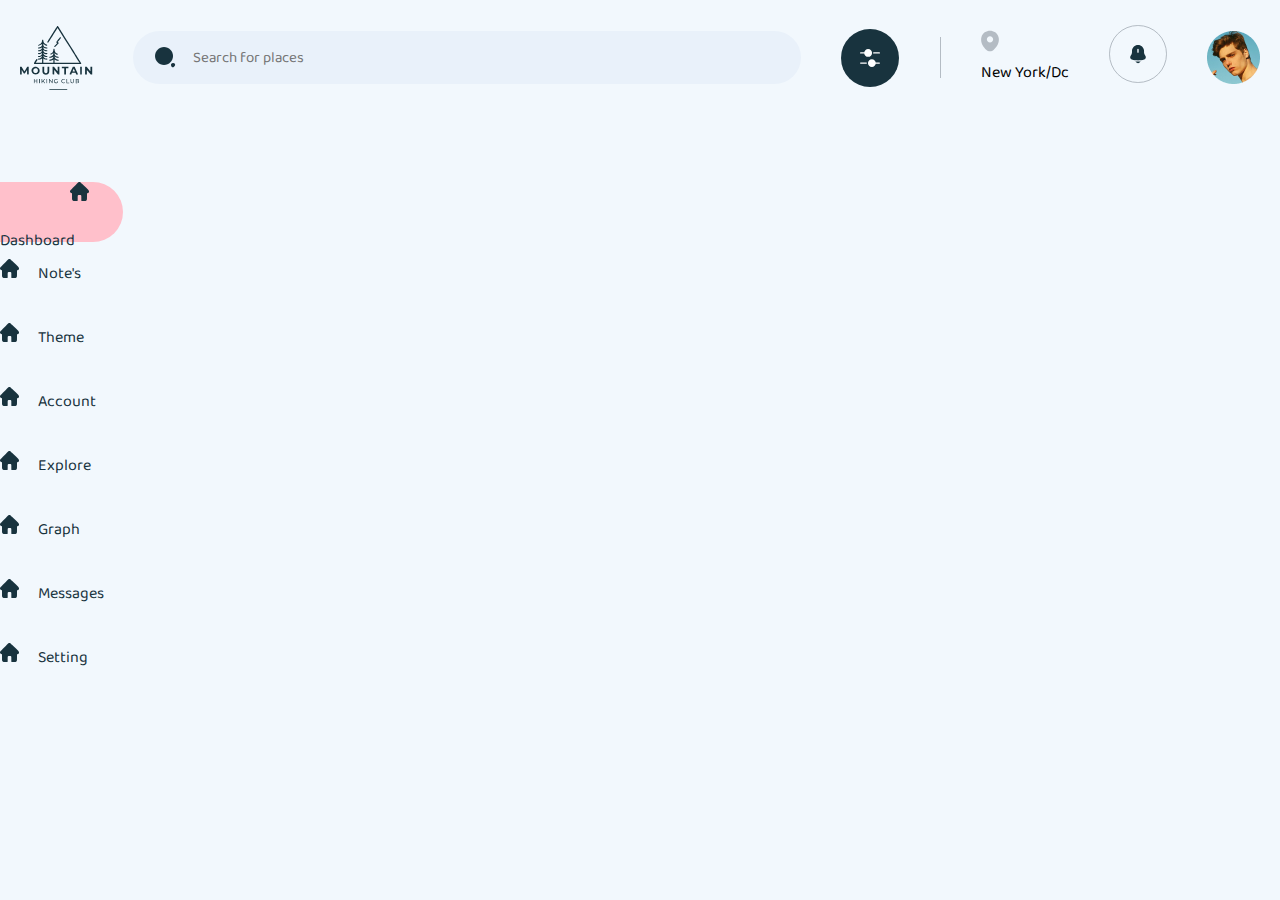
==== index.html @ 6aaa66a6 "commit" ====
<!DOCTYPE html>
<html lang="en">
<head>
	<meta charset="UTF-8">
	<meta http-equiv="X-UA-Compatible" content="IE=edge">
	<meta name="viewport" content="width=device-width, initial-scale=1.0">
	<link rel="stylesheet" href="./style.css">
	<title>TRAVEL-APP</title>
</head>
<body>
	
	<header>
		<div class="header__content">
			<img src="./img/svg/logo.svg" alt="Logotype" class="logo">
			<div class="search">
				<img src="./img/svg/search.svg" alt="search" class="search__img">
				<input type="text" placeholder="Search for places">
			</div>
			<img src="./img/svg/setting.svg" alt="Setting" class="setting">
			<div class="line"></div>
			<div class="location">
				<img src="./img/svg/navigator.svg" alt="Navigator" class="navigator">
				<p>New York/Dc</p>
			</div>
			<div class="notices">
				<img src="./img/svg/notification-bing.svg" alt="Bell" class="bell">
				<span class="notice"></span>
			</div>
			<img src="./img/png/avatar.png" alt="Avatar" class="avatar">
		</div>
	</header>

	<main>
		<nav>
			<div class="dashboard">
				<img src="./img/svg/links/home.svg" alt="" class="home__img">
				<a href="#!">Dashboard</a>
			</div>
			<div class="notes">
				<img src="./img/svg/links/home.svg" alt="">
				<a href="#!">Note's</a>
			</div>
			<div class="theme">
				<img src="./img/svg/links/home.svg" alt="">
				<a href="#!">Theme</a>
			</div>
			<div class="account">
				<img src="./img/svg/links/home.svg" alt="">
				<a href="#!">Account</a>
			</div>
			<div class="explore">
				<img src="./img/svg/links/home.svg" alt="">
				<a href="#!">Explore</a>
			</div>
			<div class="graph">
				<img src="./img/svg/links/home.svg" alt="">
				<a href="#!">Graph</a>
			</div>
			<div class="messages">
				<img src="./img/svg/links/home.svg" alt="">
				<a href="#!">Messages</a>
			</div>
			<div class="setting">
				<img src="./img/svg/links/home.svg" alt="">
				<a href="#!">Setting</a>
			</div>
		</nav>
	</main>
</body>
</html>
---- style.css ----
@font-face {
  font-family: 'Baloo 2';
  font-style: normal;
  font-weight: 400;
  src: url('../fonts/baloo-2-v16-latin-regular.eot'); 
  src: local(''),
       url('../fonts/baloo-2-v16-latin-regular.woff2') format('woff2'), 
       url('../fonts/baloo-2-v16-latin-regular.woff') format('woff');
}

@font-face {
  font-family: 'Baloo 2';
  font-style: normal;
  font-weight: 600;
  src: url('../fonts/baloo-2-v16-latin-600.eot'); 
  src: local(''),
       url('../fonts/baloo-2-v16-latin-600.woff2') format('woff2'), 
       url('../fonts/baloo-2-v16-latin-600.woff') format('woff');
}

* {
	margin: 0;
	padding: 0;
	box-sizing: border-box;
	font-family: 'Baloo 2', sans-serif;
}

body {
	background-color: #F2F8FD;
}

header {
	max-width: 1600px;
	margin: 0 auto;
	margin-top: 25px; 
}

header .header__content {
	display: flex;
	align-items: center; 
	justify-content: space-around;
}

header .search {
	align-items: center; 
}

header input {
	background-color: #E9F1FA;
	width: 668px;
	height: 53px;
	border-radius: 26.5px;
	outline: none; 
	border: none; 
	padding-left: 60px;
	font-size: 15px;
	padding-right: 10px;
}

header .search__img {
	position: absolute;
	margin-top: 14px;
	margin-left: 20px;
}

header .setting {
	background-color: #18333E;
	padding: 16.93px; 
	border-radius: 50%;
}

header .line {
	background-color: #B4BCC4;
	width: 1px;
	height: 41px;
}

header .bell {
	border: 1px solid #B4BCC4;
	border-radius: 50%; 
	padding: 16.88px;
}

main nav {
	max-width: 1600px;
	margin: 0 auto; 
	margin-top: 91px; 
}

main nav a {
	text-decoration: none;
	line-height: 64px;
	color: #18333E; 
}

main nav img {
	margin-right: 16px; 
}

main .dashboard {
	width: 123px;
	height: 60px;
	background: pink; 
	border-top-right-radius: 31.5px;
	border-bottom-right-radius: 31.5px;
}

main .home__img {
	margin-left: 70px; 
}
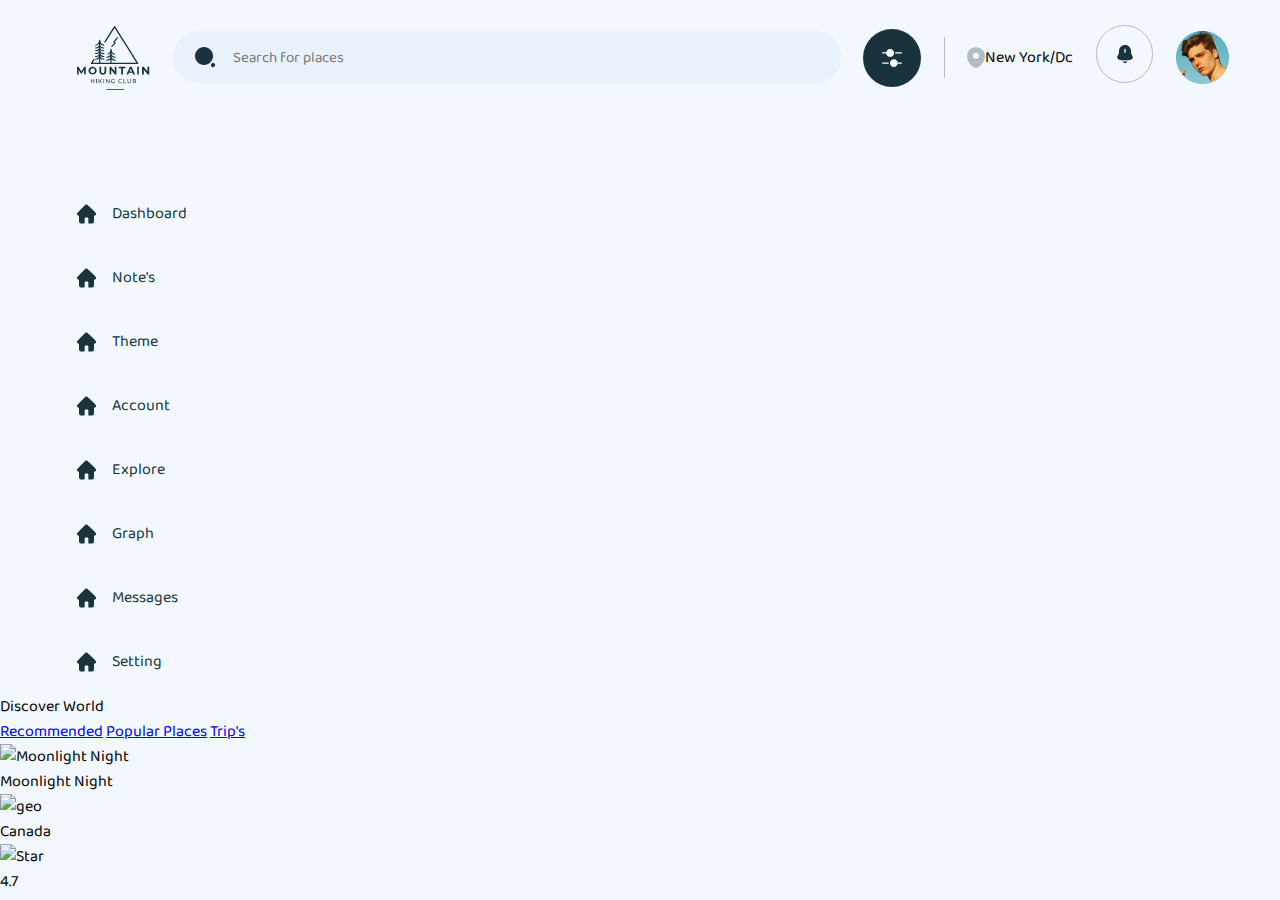
==== commit f666410b: "header + nav" ====
--- a/index.html
+++ b/index.html
@@ -65,6 +65,51 @@
 				<a href="#!">Setting</a>
 			</div>
 		</nav>
+
+		<section_main_content>
+			<div class="title">Discover World</div>
+			<div class="nav__content">
+				<a href="!#">Recommended</a>
+				<a href="!#">Popular Places</a>
+				<a href="!#">Trip's</a>  
+			</div>
+
+			<div class="posters">
+				<div class="moon__night">
+					<img src="./" alt="Moonlight Night">
+					<div class="poster__title">Moonlight Night</div>
+					<div class="disc__mn">
+						<img src="./" alt="geo">
+						<div class="country">Canada</div>
+						<img src="./" alt="Star">
+						<div class="evaluation">4.7</div>
+					</div>
+				</div>
+			</div>
+
+			<!-- <div class="sahara__desert">
+				<img src="./" alt="Sahara Desert">
+				<div class="poster__title">Sahara Desert</div>
+				<div class="disc__sd">
+					<img src="./" alt="geo">
+					<div class="country">Africa</div>
+					<img src="./" alt="Star">
+					<div class="evaluation">4.9</div>
+				</div>
+			</div>
+
+			<div class="night__camping">
+				<img src="./" alt="Night Camping">
+				<div class="poster__title">Night Camping</div>
+				<div class="disc__nc">
+					<img src="./" alt="geo">
+					<div class="country">Africa</div>
+					<img src="./" alt="Star">
+					<div class="evaluation">4.9</div>
+				</div>
+			</div> -->
+
+		</section_main_content> 
 	</main>
 </body>
 </html>--- a/style.css
+++ b/style.css
@@ -33,12 +33,14 @@
 	max-width: 1600px;
 	margin: 0 auto;
 	margin-top: 25px; 
+	margin-left: 77px; 
+	margin-right: 51px; 
 }
 
 header .header__content {
 	display: flex;
 	align-items: center; 
-	justify-content: space-around;
+	justify-content: space-between;
 }
 
 header .search {
@@ -81,6 +83,10 @@
 	padding: 16.88px;
 }
 
+header .location {
+	display: flex; 
+}
+
 main nav {
 	max-width: 1600px;
 	margin: 0 auto; 
@@ -95,16 +101,45 @@
 
 main nav img {
 	margin-right: 16px; 
+	margin-left: 77px; 
 }
 
 main .dashboard {
-	width: 123px;
-	height: 60px;
-	background: pink; 
 	border-top-right-radius: 31.5px;
 	border-bottom-right-radius: 31.5px;
+	display: flex; 
 }
 
-main .home__img {
-	margin-left: 70px; 
-}+main nav a:hover {
+	margin-left: 27px; 
+	transition: 0.5s; 
+}
+
+main .notes {
+	display: flex; 
+}
+
+main .theme {
+	display: flex; 
+}
+
+main .account {
+	display: flex; 
+}
+
+main .explore {
+	display: flex; 
+}
+
+main .graph {
+	display: flex;
+}
+
+main .messages {
+	display: flex; 
+}
+
+main .setting {
+	display: flex; 
+}
+
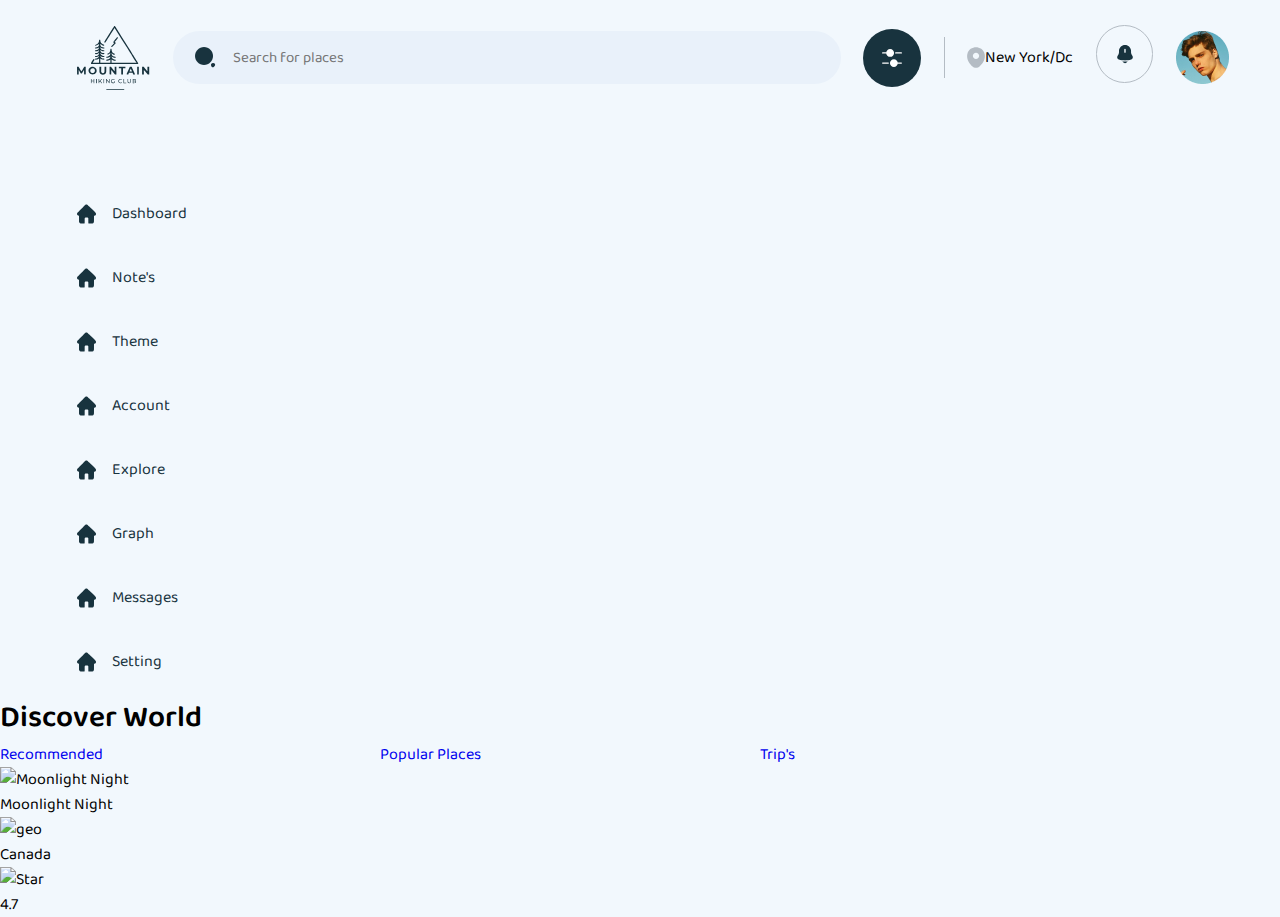
==== commit 59698c9e: "posters start" ====
--- a/index.html
+++ b/index.html
@@ -30,86 +30,88 @@
 		</div>
 	</header>
 
-	<main>
-		<nav>
-			<div class="dashboard">
-				<img src="./img/svg/links/home.svg" alt="" class="home__img">
-				<a href="#!">Dashboard</a>
-			</div>
-			<div class="notes">
-				<img src="./img/svg/links/home.svg" alt="">
-				<a href="#!">Note's</a>
-			</div>
-			<div class="theme">
-				<img src="./img/svg/links/home.svg" alt="">
-				<a href="#!">Theme</a>
-			</div>
-			<div class="account">
-				<img src="./img/svg/links/home.svg" alt="">
-				<a href="#!">Account</a>
-			</div>
-			<div class="explore">
-				<img src="./img/svg/links/home.svg" alt="">
-				<a href="#!">Explore</a>
-			</div>
-			<div class="graph">
-				<img src="./img/svg/links/home.svg" alt="">
-				<a href="#!">Graph</a>
-			</div>
-			<div class="messages">
-				<img src="./img/svg/links/home.svg" alt="">
-				<a href="#!">Messages</a>
-			</div>
-			<div class="setting">
-				<img src="./img/svg/links/home.svg" alt="">
-				<a href="#!">Setting</a>
-			</div>
-		</nav>
-
-		<section_main_content>
-			<div class="title">Discover World</div>
-			<div class="nav__content">
-				<a href="!#">Recommended</a>
-				<a href="!#">Popular Places</a>
-				<a href="!#">Trip's</a>  
-			</div>
-
-			<div class="posters">
-				<div class="moon__night">
-					<img src="./" alt="Moonlight Night">
-					<div class="poster__title">Moonlight Night</div>
-					<div class="disc__mn">
-						<img src="./" alt="geo">
-						<div class="country">Canada</div>
-						<img src="./" alt="Star">
-						<div class="evaluation">4.7</div>
+	<div class="wrapper">
+		<main>
+			<nav>
+				<div class="dashboard">
+					<img src="./img/svg/links/home.svg" alt="" class="home__img">
+					<a href="#!">Dashboard</a>
+				</div>
+				<div class="notes">
+					<img src="./img/svg/links/home.svg" alt="">
+					<a href="#!">Note's</a>
+				</div>
+				<div class="theme">
+					<img src="./img/svg/links/home.svg" alt="">
+					<a href="#!">Theme</a>
+				</div>
+				<div class="account">
+					<img src="./img/svg/links/home.svg" alt="">
+					<a href="#!">Account</a>
+				</div>
+				<div class="explore">
+					<img src="./img/svg/links/home.svg" alt="">
+					<a href="#!">Explore</a>
+				</div>
+				<div class="graph">
+					<img src="./img/svg/links/home.svg" alt="">
+					<a href="#!">Graph</a>
+				</div>
+				<div class="messages">
+					<img src="./img/svg/links/home.svg" alt="">
+					<a href="#!">Messages</a>
+				</div>
+				<div class="setting">
+					<img src="./img/svg/links/home.svg" alt="">
+					<a href="#!">Setting</a>
+				</div>
+			</nav>
+	
+			<section>
+				<div class="title">Discover World</div>
+				<div class="nav__content">
+					<a href="!#">Recommended</a>
+					<a href="!#">Popular Places</a>
+					<a href="!#">Trip's</a>  
+				</div>
+	
+				<div class="posters">
+					<div class="moon__night">
+						<img src="./" alt="Moonlight Night">
+						<div class="poster__title">Moonlight Night</div>
+						<div class="disc__mn">
+							<img src="./" alt="geo">
+							<div class="country">Canada</div>
+							<img src="./" alt="Star">
+							<div class="evaluation">4.7</div>
+						</div>
 					</div>
 				</div>
-			</div>
-
-			<!-- <div class="sahara__desert">
-				<img src="./" alt="Sahara Desert">
-				<div class="poster__title">Sahara Desert</div>
-				<div class="disc__sd">
-					<img src="./" alt="geo">
-					<div class="country">Africa</div>
-					<img src="./" alt="Star">
-					<div class="evaluation">4.9</div>
+	
+				<!-- <div class="sahara__desert">
+					<img src="./" alt="Sahara Desert">
+					<div class="poster__title">Sahara Desert</div>
+					<div class="disc__sd">
+						<img src="./" alt="geo">
+						<div class="country">Africa</div>
+						<img src="./" alt="Star">
+						<div class="evaluation">4.9</div>
+					</div>
 				</div>
-			</div>
-
-			<div class="night__camping">
-				<img src="./" alt="Night Camping">
-				<div class="poster__title">Night Camping</div>
-				<div class="disc__nc">
-					<img src="./" alt="geo">
-					<div class="country">Africa</div>
-					<img src="./" alt="Star">
-					<div class="evaluation">4.9</div>
-				</div>
-			</div> -->
-
-		</section_main_content> 
-	</main>
+	
+				<div class="night__camping">
+					<img src="./" alt="Night Camping">
+					<div class="poster__title">Night Camping</div>
+					<div class="disc__nc">
+						<img src="./" alt="geo">
+						<div class="country">Africa</div>
+						<img src="./" alt="Star">
+						<div class="evaluation">4.9</div>
+					</div>
+				</div> -->
+	
+			</section> 
+		</main>
+	</div>
 </body>
 </html>--- a/style.css
+++ b/style.css
@@ -143,3 +143,18 @@
 	display: flex; 
 }
 
+section .title {
+	font-size: 30px; 
+	font-weight: 600;
+}
+
+section .nav__content {
+	display: flex; 
+}
+
+section .nav__content a {
+	max-width: 380px;
+	width: 100%; 
+	justify-content: space-around;
+	text-decoration: none;
+}
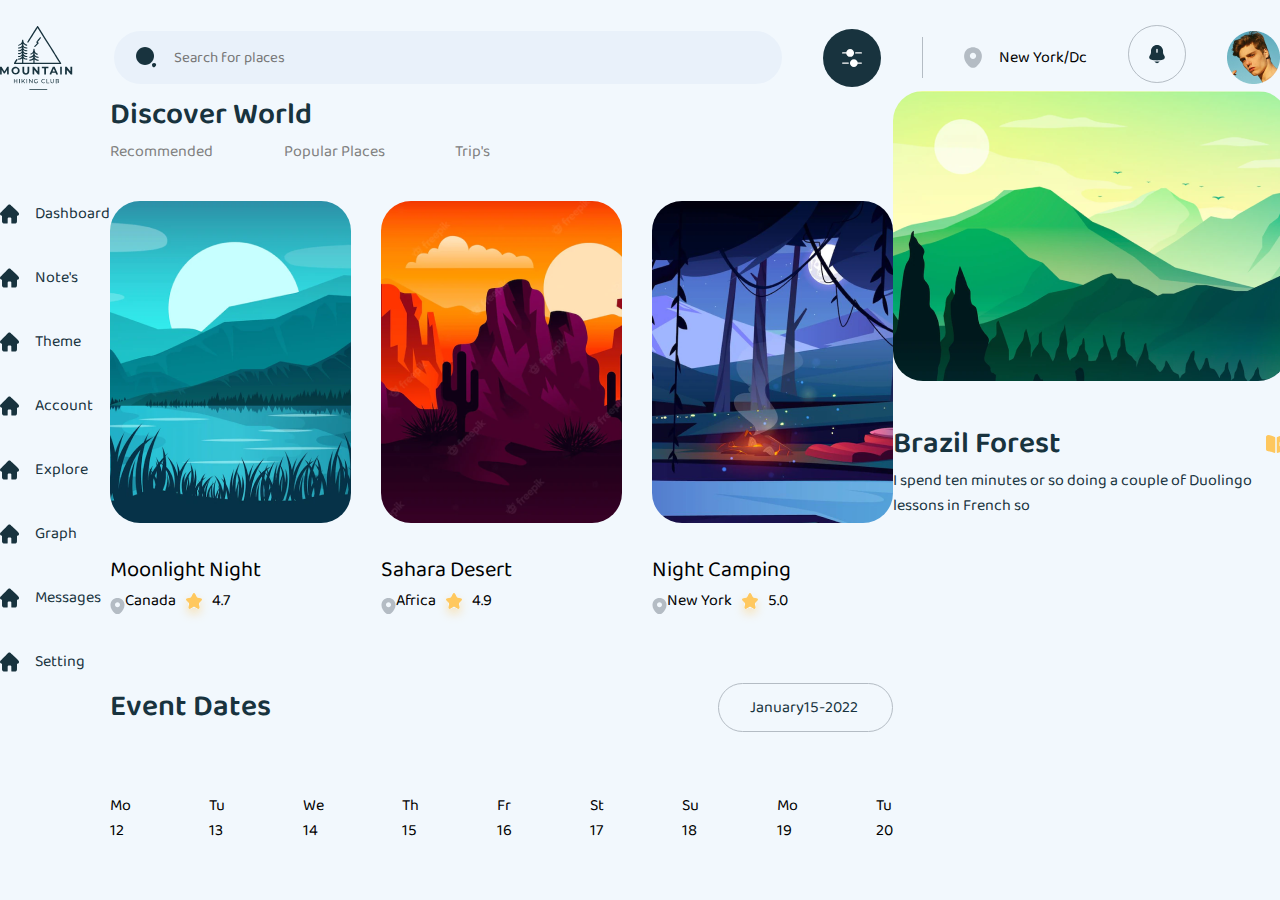
==== commit 9b859324: "commit" ====
--- a/index.html
+++ b/index.html
@@ -9,31 +9,31 @@
 </head>
 <body>
 	
-	<header>
-		<div class="header__content">
-			<img src="./img/svg/logo.svg" alt="Logotype" class="logo">
-			<div class="search">
-				<img src="./img/svg/search.svg" alt="search" class="search__img">
-				<input type="text" placeholder="Search for places">
+	<div class="wrapper">
+		<header>
+			<div class="header__content">
+				<img src="./img/svg/logo.svg" alt="Logotype" class="logo">
+				<div class="search">
+					<img src="./img/svg/search.svg" alt="search" class="search__img">
+					<input type="text" placeholder="Search for places">
+				</div>
+				<img src="./img/svg/setting.svg" alt="Setting" class="setting">
+				<div class="line"></div>
+				<div class="location">
+					<img src="./img/svg/navigator.svg" alt="Navigator" class="navigator">
+					<p>New York/Dc</p>
+				</div>
+				<div class="notices">
+					<img src="./img/svg/notification-bing.svg" alt="Bell" class="bell">
+					<span class="notice"></span>
+				</div>
+				<img src="./img/png/avatar.png" alt="Avatar" class="avatar">
 			</div>
-			<img src="./img/svg/setting.svg" alt="Setting" class="setting">
-			<div class="line"></div>
-			<div class="location">
-				<img src="./img/svg/navigator.svg" alt="Navigator" class="navigator">
-				<p>New York/Dc</p>
-			</div>
-			<div class="notices">
-				<img src="./img/svg/notification-bing.svg" alt="Bell" class="bell">
-				<span class="notice"></span>
-			</div>
-			<img src="./img/png/avatar.png" alt="Avatar" class="avatar">
-		</div>
-	</header>
-
-	<div class="wrapper">
+		</header>
+		
 		<main>
 			<nav>
-				<div class="dashboard">
+				<div class="home">
 					<img src="./img/svg/links/home.svg" alt="" class="home__img">
 					<a href="#!">Dashboard</a>
 				</div>
@@ -67,7 +67,7 @@
 				</div>
 			</nav>
 	
-			<section>
+			<dashboard>
 				<div class="title">Discover World</div>
 				<div class="nav__content">
 					<a href="!#">Recommended</a>
@@ -77,41 +77,99 @@
 	
 				<div class="posters">
 					<div class="moon__night">
-						<img src="./" alt="Moonlight Night">
+						<img src="./img/png/moon_n.png" alt="Moonlight Night" class="mn__img">
 						<div class="poster__title">Moonlight Night</div>
 						<div class="disc__mn">
-							<img src="./" alt="geo">
+							<div class="country__geo"></div>
+							<img src="./img/svg/geo.svg" alt="geo">
 							<div class="country">Canada</div>
-							<img src="./" alt="Star">
+							<img src="./img/svg/star.svg" alt="Star">
 							<div class="evaluation">4.7</div>
 						</div>
 					</div>
-				</div>
-	
-				<!-- <div class="sahara__desert">
-					<img src="./" alt="Sahara Desert">
-					<div class="poster__title">Sahara Desert</div>
-					<div class="disc__sd">
-						<img src="./" alt="geo">
-						<div class="country">Africa</div>
-						<img src="./" alt="Star">
-						<div class="evaluation">4.9</div>
+					<div class="sahara__desert">
+						<img src="./img/png/sahara.png" alt="Sahara Desert" class="mn__img">
+						<div class="poster__title">Sahara Desert</div>
+						<div class="disc__mn">
+							<div class="country__geo"></div>
+							<img src="./img/svg/geo.svg" alt="geo">
+							<div class="country">Africa</div>
+							<img src="./img/svg/star.svg" alt="Star">
+							<div class="evaluation">4.9</div>
+						</div>
+					</div>
+					<div class="night__camping">
+						<img src="./img/png/night.png" alt="Night Camping" class="mn__img">
+						<div class="poster__title">Night Camping</div>
+						<div class="disc__mn">
+							<div class="country__geo"></div>
+							<img src="./img/svg/geo.svg" alt="geo">
+							<div class="country">New York</div>
+							<img src="./img/svg/star.svg" alt="Star">
+							<div class="evaluation">5.0</div>
+						</div>
 					</div>
 				</div>
+
+				<div class="calendar">
+					<div class="clndr__header">
+						<div class="clndr__title">Event Dates</div>
+						<div class="month"><a href="!#">January15-2022</a></div>
+					</div>
+
+					<div class="clndr__body">
+						<div class="mo">
+							<div class="weekday">Mo</div>
+							<p>12</p>
+						</div>
+						<div class="tu">
+							<div class="weekday">Tu</div>
+							<p>13</p>
+						</div>
+						<div class="we">
+							<div class="weekday">We</div>
+							<p>14</p>
+						</div>
+						<div class="th">
+							<div class="weekday">Th</div>
+							<p>15</p>
+						</div>
+						<div class="fr">
+							<div class="weekday">Fr</div>
+							<p>16</p>
+						</div>
+						<div class="st">
+							<div class="weekday">St</div>
+							<p>17</p>
+						</div>
+						<div class="su">
+							<div class="weekday">Su</div>
+							<p>18</p>
+						</div>
+						<div class="mo">
+							<div class="weekday">Mo</div>
+							<p>19</p>
+						</div>
+						<div class="Tu">
+							<div class="weekday">Tu</div>
+							<p>20</p>
+						</div>
+					</div>
+				</div>
+
+
+			</dashboard>
 	
-				<div class="night__camping">
-					<img src="./" alt="Night Camping">
-					<div class="poster__title">Night Camping</div>
-					<div class="disc__nc">
-						<img src="./" alt="geo">
-						<div class="country">Africa</div>
-						<img src="./" alt="Star">
-						<div class="evaluation">4.9</div>
-					</div>
-				</div> -->
-	
-			</section> 
+			<other-content>
+				<img src="./img/png/brazil_forest.png" alt="Slider" class="bf__img">
+				<div class="sdr__title">
+					<div class="place">Brazil Forest</div>
+					<img src="./img/svg/book-saved.svg" alt="save"> 
+				</div>
+				<div class="disc__sdr">I spend ten minutes or so doing a couple of Duolingo lessons in French so</div>
+			</other-content>
 		</main>
 	</div>
+
 </body>
 </html>--- a/style.css
+++ b/style.css
@@ -25,21 +25,28 @@
 	font-family: 'Baloo 2', sans-serif;
 }
 
+a {
+	text-decoration: none;
+	color: #18333E;
+}
+
 body {
 	background-color: #F2F8FD;
 }
 
+body .wrapper {
+	max-width: 1472px;
+	width: 100%;
+	margin: 0 auto;
+}
+
 header {
-	max-width: 1600px;
-	margin: 0 auto;
 	margin-top: 25px; 
-	margin-left: 77px; 
-	margin-right: 51px; 
 }
 
 header .header__content {
+	align-items: center; 
 	display: flex;
-	align-items: center; 
 	justify-content: space-between;
 }
 
@@ -47,9 +54,10 @@
 	align-items: center; 
 }
 
+
 header input {
 	background-color: #E9F1FA;
-	width: 668px;
+	width: 668px; 
 	height: 53px;
 	border-radius: 26.5px;
 	outline: none; 
@@ -87,10 +95,19 @@
 	display: flex; 
 }
 
+header .navigator {
+	margin-right: 17.13px;
+}
+
+main {
+	justify-content: space-between;
+}
+
 main nav {
-	max-width: 1600px;
-	margin: 0 auto; 
-	margin-top: 91px; 
+	max-width: 160px;
+	width: 100%;
+	margin-top: 91px;
+
 }
 
 main nav a {
@@ -101,10 +118,9 @@
 
 main nav img {
 	margin-right: 16px; 
-	margin-left: 77px; 
-}
-
-main .dashboard {
+}
+
+main .home {
 	border-top-right-radius: 31.5px;
 	border-bottom-right-radius: 31.5px;
 	display: flex; 
@@ -141,20 +157,123 @@
 
 main .setting {
 	display: flex; 
-}
-
-section .title {
+
+}
+
+main {
+	display: flex; 
+	justify-content: space-between;
+}
+
+dashboard {
+	display: block;
+}
+
+dashboard other-content {
+	margin-top: 58px; 
+}
+
+dashboard .title {
 	font-size: 30px; 
 	font-weight: 600;
-}
-
-section .nav__content {
-	display: flex; 
-}
-
-section .nav__content a {
+	color: #18333E; 
+}
+
+dashboard .nav__content {
+	display: flex; 
 	max-width: 380px;
 	width: 100%; 
-	justify-content: space-around;
+	justify-content: space-between;
+}
+
+dashboard .nav__content a {
 	text-decoration: none;
-}
+	color: gray;
+}
+
+dashboard .nav__content a:hover {
+	color: #18333E;; 
+	transition: 0.5s;
+}
+
+dashboard .posters {
+	display: flex; 
+	max-width: 783px;
+	width: 100%; 
+	justify-content: space-between;
+}
+
+dashboard .mn__img {
+	border-radius: 30px; 
+	margin-bottom: 21px; 
+	margin-top: 37px;
+	margin-right: 30px;
+}
+
+dashboard .disc__mn {
+	display: flex;
+	max-width: 241px; 
+	width: 100%; 
+}
+
+dashboard .poster__title {
+	font-size: 22px; 
+}
+
+dashboard .calendar {
+	max-width: 783px;
+	width: 100%; 
+	margin-top: 59px; 
+}
+
+dashboard .clndr__body {
+	display: flex; 
+	justify-content: space-between;
+}
+
+dashboard .clndr__header {
+	display: flex; 
+	justify-content: space-between;
+	color: #18333E; 
+}
+dashboard .clndr__title {
+	font-size: 30px; 
+	font-weight: 600;
+}
+
+dashboard .month {
+	font-weight: 500;
+	border: 1px solid #B4BCC4; 
+	border-radius: 30px; 
+	padding: 11px 31px; 
+	width: 175px; 
+	margin-bottom: 61px; 
+}
+
+dashboard .mo {
+
+}
+
+other-content .bf__img {
+	border-radius: 30px; 
+}
+
+other-content .place {
+	font-size: 30px; 
+	font-weight: 600;
+	color: #18333E; 
+}
+
+other-content .sdr__title {
+	display: flex; 
+	max-width: 395px; 
+	width: 100%;  
+	justify-content: space-between;
+	margin-top: 31px; 
+}
+
+other-content .disc__sdr {
+	max-width: 395px;
+	width: 100%;
+	color:	#18333E; 
+}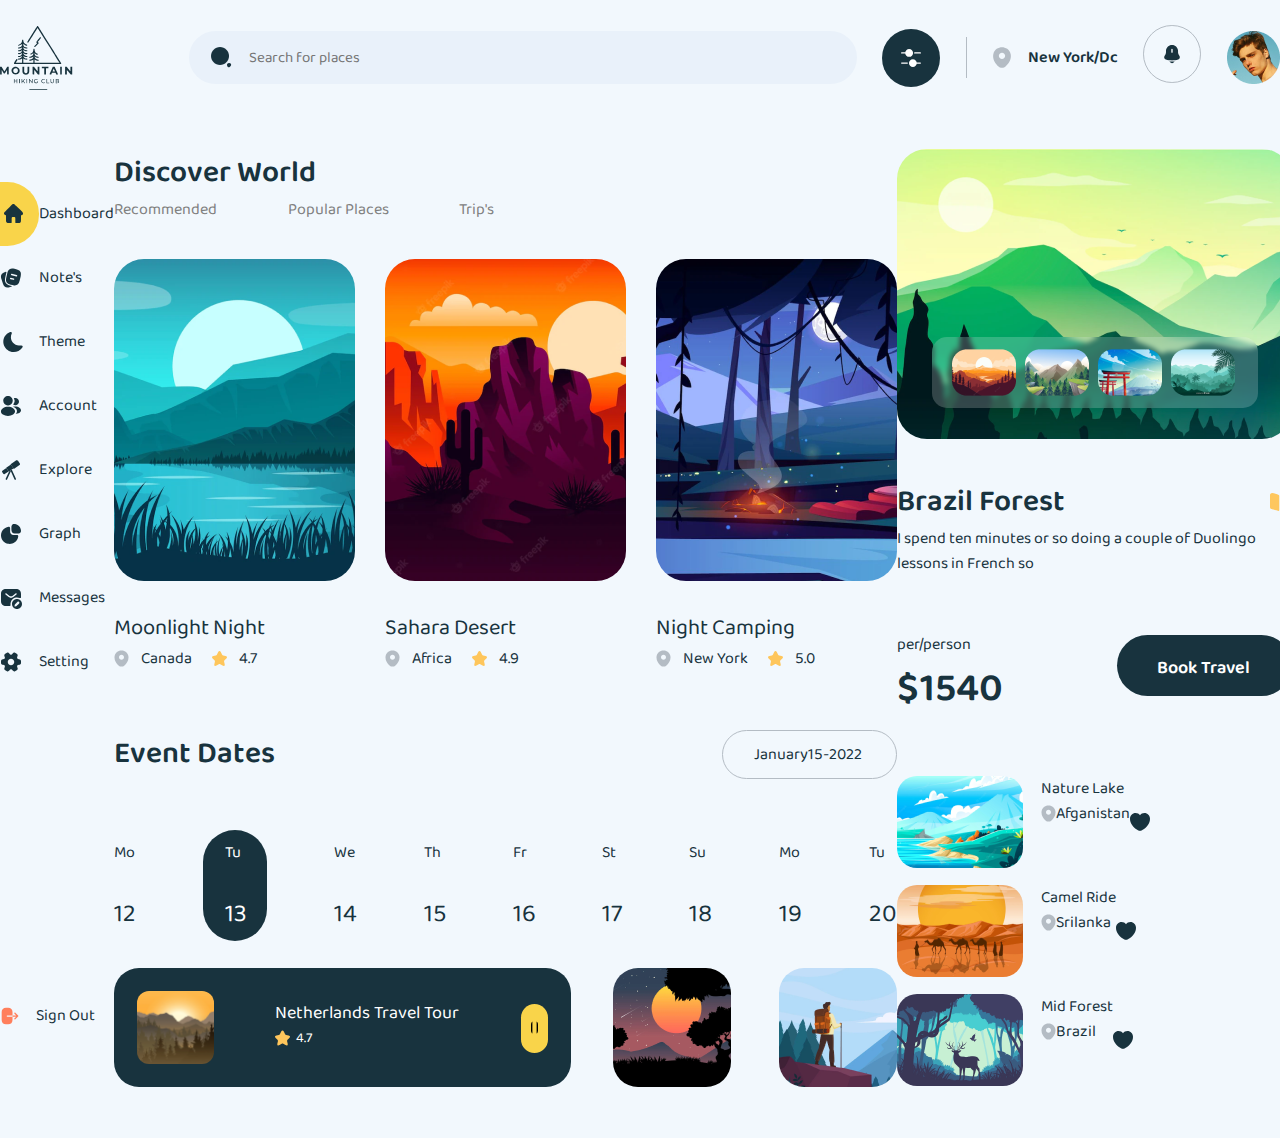
==== commit 4a629431: "calendar" ====
--- a/index.html
+++ b/index.html
@@ -1,5 +1,6 @@
 <!DOCTYPE html>
 <html lang="en">
+
 <head>
 	<meta charset="UTF-8">
 	<meta http-equiv="X-UA-Compatible" content="IE=edge">
@@ -7,8 +8,9 @@
 	<link rel="stylesheet" href="./style.css">
 	<title>TRAVEL-APP</title>
 </head>
+
 <body>
-	
+
 	<div class="wrapper">
 		<header>
 			<div class="header__content">
@@ -17,7 +19,7 @@
 					<img src="./img/svg/search.svg" alt="search" class="search__img">
 					<input type="text" placeholder="Search for places">
 				</div>
-				<img src="./img/svg/setting.svg" alt="Setting" class="setting">
+				<img src="./img/svg/filter.svg" alt="Filter" class="filter">
 				<div class="line"></div>
 				<div class="location">
 					<img src="./img/svg/navigator.svg" alt="Navigator" class="navigator">
@@ -30,82 +32,101 @@
 				<img src="./img/png/avatar.png" alt="Avatar" class="avatar">
 			</div>
 		</header>
-		
+
 		<main>
 			<nav>
-				<div class="home">
-					<img src="./img/svg/links/home.svg" alt="" class="home__img">
+				<div class="nav-link">
+					<div class="active-block active">
+						<img src="./img/svg/links/dashboard.svg" alt="Dashboard" class="home__img">
+					</div>
 					<a href="#!">Dashboard</a>
 				</div>
-				<div class="notes">
-					<img src="./img/svg/links/home.svg" alt="">
+				<div class="nav-link">
+					<div class="active-block">
+						<img src="./img/svg/links/notes.svg" alt="Note's">
+					</div>
 					<a href="#!">Note's</a>
 				</div>
-				<div class="theme">
-					<img src="./img/svg/links/home.svg" alt="">
+				<div class="nav-link">
+					<div class="active-block">
+						<img src="./img/svg/links/theme.svg" alt="THeme">
+					</div>
 					<a href="#!">Theme</a>
 				</div>
-				<div class="account">
-					<img src="./img/svg/links/home.svg" alt="">
+				<div class="nav-link">
+					<div class="active-block">
+						<img src="./img/svg/links/account.svg" alt="Account">
+					</div>
 					<a href="#!">Account</a>
 				</div>
-				<div class="explore">
-					<img src="./img/svg/links/home.svg" alt="">
+				<div class="nav-link">
+					<div class="active-block">
+						<img src="./img/svg/links/explore.svg" alt="Explore">
+					</div>
 					<a href="#!">Explore</a>
 				</div>
-				<div class="graph">
-					<img src="./img/svg/links/home.svg" alt="">
+				<div class="nav-link">
+					<div class="active-block">
+						<img src="./img/svg/links/graph.svg" alt="Graph">
+					</div>
 					<a href="#!">Graph</a>
 				</div>
-				<div class="messages">
-					<img src="./img/svg/links/home.svg" alt="">
+				<div class="nav-link">
+					<div class="active-block">
+						<img src="./img/svg/links/messages.svg" alt="Messages ">
+					</div>
 					<a href="#!">Messages</a>
 				</div>
-				<div class="setting">
-					<img src="./img/svg/links/home.svg" alt="">
+				<div class="nav-link">
+					<div class="active-block">
+						<img src="./img/svg/links/setting.svg" alt="Setting">
+					</div>
 					<a href="#!">Setting</a>
 				</div>
+				<div class="sign__out">
+					<img src="./img/svg/links/signout.svg" alt="Sign Out">
+					<a href="#!">Sign Out</a>
+				</div>
 			</nav>
-	
-			<dashboard>
+
+			<section>
 				<div class="title">Discover World</div>
 				<div class="nav__content">
 					<a href="!#">Recommended</a>
 					<a href="!#">Popular Places</a>
-					<a href="!#">Trip's</a>  
-				</div>
-	
+					<a href="!#">Trip's</a>
+				</div>
 				<div class="posters">
 					<div class="moon__night">
 						<img src="./img/png/moon_n.png" alt="Moonlight Night" class="mn__img">
 						<div class="poster__title">Moonlight Night</div>
 						<div class="disc__mn">
 							<div class="country__geo"></div>
-							<img src="./img/svg/geo.svg" alt="geo">
+							<img src="./img/svg/geo.svg" alt="Geo" class="geo">
 							<div class="country">Canada</div>
-							<img src="./img/svg/star.svg" alt="Star">
+							<img src="./img/svg/star.svg" alt="Star" class="star">
 							<div class="evaluation">4.7</div>
 						</div>
 					</div>
 					<div class="sahara__desert">
-						<img src="./img/png/sahara.png" alt="Sahara Desert" class="mn__img">
+						<img src="./img/png/sahara.png" alt="Sahara Desert" class="sd__img">
 						<div class="poster__title">Sahara Desert</div>
 						<div class="disc__mn">
 							<div class="country__geo"></div>
-							<img src="./img/svg/geo.svg" alt="geo">
+							<img src="./img/svg/geo.svg" alt="geo" class="geo">
 							<div class="country">Africa</div>
-							<img src="./img/svg/star.svg" alt="Star">
+							<img src="./img/svg/star.svg" alt="Star" class="star">
 							<div class="evaluation">4.9</div>
 						</div>
 					</div>
 					<div class="night__camping">
-						<img src="./img/png/night.png" alt="Night Camping" class="mn__img">
+						<img src="./img/png/night.png" alt="Night Camping" class="nc__img">
 						<div class="poster__title">Night Camping</div>
 						<div class="disc__mn">
 							<div class="country__geo"></div>
-							<img src="./img/svg/geo.svg" alt="geo">
+							<img src="./img/svg/geo.svg" alt="geo" class="geo">
 							<div class="country">New York</div>
-							<img src="./img/svg/star.svg" alt="Star">
+							<img src="./img/svg/star.svg" alt="Star" class="star">
 							<div class="evaluation">5.0</div>
 						</div>
 					</div>
@@ -116,7 +137,6 @@
 						<div class="clndr__title">Event Dates</div>
 						<div class="month"><a href="!#">January15-2022</a></div>
 					</div>
-
 					<div class="clndr__body">
 						<div class="mo">
 							<div class="weekday">Mo</div>
@@ -124,7 +144,8 @@
 						</div>
 						<div class="tu">
 							<div class="weekday">Tu</div>
-							<p>13</p>
+							<!-- <div class="circle"></div> -->
+							<p class="date">13</p>
 						</div>
 						<div class="we">
 							<div class="weekday">We</div>
@@ -157,19 +178,95 @@
 					</div>
 				</div>
 
-
-			</dashboard>
-	
-			<other-content>
-				<img src="./img/png/brazil_forest.png" alt="Slider" class="bf__img">
+				<div class="tours">
+					<div class="arctive__tour">
+						<img src="./img/png/nether.png" alt="Netherlands">
+						<div class="tours__main">
+							<div class="title__tour">Netherlands Travel Tour</div>
+							<div class="eva__tour">
+								<img src="./img/svg/star.svg" alt="Star">
+								<div class="eva">4.7</div>
+							</div>
+						</div>
+						<div class="p__rectangle">
+							<img src="./img/svg/pause.svg" alt="Pause" class="pause">
+						</div>
+					</div>
+					<div class="other__tours">
+						<img src="./img/png/spooky.png" alt="Spooky Night" class="spooky_n">
+						<img src="./img/png/mountains.png" alt="Mountains" class="mountains">
+					</div>
+				</div>
+			</section>
+
+			<aside>
+				<div class="slider">
+					<img src="./img/png/brazil_forest.png" alt="Slider" class="bf__img">
+					<div class="rectangle">
+						<div class="pictures">
+							<img src="./img/png/pic1.png" class="pic1">
+							<img src="./img/png/pic2.png" class="pic2">
+							<img src="./img/png/pic3.png" class="pic3">
+							<img src="./img/png/pic4.png" class="pic4">
+						</div>
+					</div>
+				</div>
 				<div class="sdr__title">
 					<div class="place">Brazil Forest</div>
-					<img src="./img/svg/book-saved.svg" alt="save"> 
+					<img src="./img/svg/book-saved.svg" alt="save">
 				</div>
 				<div class="disc__sdr">I spend ten minutes or so doing a couple of Duolingo lessons in French so</div>
-			</other-content>
+
+				<div class="tickets">
+					<div class="price">
+						<div class="people">per/person</div>
+						<div class="dollars">$1540</div>
+					</div>
+					<a href="!#"><div class="btn__travel">Book Travel</div></a>
+				</div>
+
+				<div class="places">
+					<div class="nature__lake">
+						<img src="./img/png/nature.png" alt="Nature Lake" class="nl">
+						<div class="main__place">
+						</div>
+						<div class="place__tick">
+							<div class="tick__title">Nature Lake</div>
+							<div class="country__tick">
+								<img src="./img/svg/geo.svg" alt="Geo">
+								<div class="country__title">Afganistan</div>
+							</div>
+						</div>
+						<img src="./img/svg/heart.svg" alt="like" class="like">
+					</div>
+					<div class="camel__ride">
+						<img src="./img/png/camel.png" alt="Camel Ride" class="cr">
+						<div class="place__tick">
+							<div class="tick__title">Camel Ride</div>
+							<div class="country__tick">
+								<img src="./img/svg/geo.svg" alt="Geo">
+								<div class="country_tick">Srilanka</div>
+							</div>
+						</div>
+						<img src="./img/svg/heart.svg" alt="like" class="like">
+					</div>
+					<div class="mid__forest">
+						<img src="./img/png/mid.png" alt="Mid Forest" class="mf">
+						<div class="place__tick">
+							<div class="tick__title">Mid Forest</div>
+							<div class="country__tick">
+								<img src="./img/svg/geo.svg" alt="Geo">
+								<div class="country_tick">Brazil</div>
+							</div>
+						</div>
+						<img src="./img/svg/heart.svg" alt="like" class="like">
+					</div>
+				</div>
+
+			</aside>
 		</main>
 	</div>
 
 </body>
+
 </html>--- a/style.css
+++ b/style.css
@@ -32,6 +32,7 @@
 
 body {
 	background-color: #F2F8FD;
+	color: #18333E;
 }
 
 body .wrapper {
@@ -44,6 +45,7 @@
 	margin-top: 25px; 
 }
 
+
 header .header__content {
 	align-items: center; 
 	display: flex;
@@ -52,6 +54,7 @@
 
 header .search {
 	align-items: center; 
+	margin-left: 90px; 
 }
 
 
@@ -73,7 +76,7 @@
 	margin-left: 20px;
 }
 
-header .setting {
+header .filter {
 	background-color: #18333E;
 	padding: 16.93px; 
 	border-radius: 50%;
@@ -95,6 +98,10 @@
 	display: flex; 
 }
 
+header .location p {
+	font-weight: 600;
+}
+
 header .navigator {
 	margin-right: 17.13px;
 }
@@ -107,7 +114,6 @@
 	max-width: 160px;
 	width: 100%;
 	margin-top: 91px;
-
 }
 
 main nav a {
@@ -120,44 +126,56 @@
 	margin-right: 16px; 
 }
 
-main .home {
+main .dashboard {
+	display: flex; 
+}
+
+main .dashboard::after {
+	content: '';
+	display: flex; 
+	background-color: #F9D44A;
 	border-top-right-radius: 31.5px;
 	border-bottom-right-radius: 31.5px;
-	display: flex; 
-}
-
-main nav a:hover {
+	opacity: 0; 
+	transition: 0.5s ease; 
+}
+
+
+main .nav-link:hover a {
 	margin-left: 27px; 
 	transition: 0.5s; 
 }
 
-main .notes {
-	display: flex; 
-}
-
-main .theme {
-	display: flex; 
-}
-
-main .account {
-	display: flex; 
-}
-
-main .explore {
-	display: flex; 
-}
-
-main .graph {
+main .nav-link {
+	display: flex; 
+	cursor: pointer;
+}
+
+main .nav-link .active-block {
 	display: flex;
-}
-
-main .messages {
-	display: flex; 
-}
-
-main .setting {
-	display: flex; 
-
+	align-items: center;
+	justify-content: flex-end;
+	border-radius: 0px 31.5px 31.5px 0px;
+	width: 123px;
+	margin-left: -84px;
+	transition: 0.2s;
+}
+
+main .nav-link:hover .active-block {
+	background: #f9d34a7a;
+}
+
+main .nav-link:hover .active {
+	background: #F9D44A;
+}
+
+main .nav-link .active {
+	background: #F9D44A;
+}
+
+main .sign__out {
+	display: flex; 
+	margin-top: 290px; 
 }
 
 main {
@@ -165,83 +183,130 @@
 	justify-content: space-between;
 }
 
-dashboard {
+section, aside {
+	margin-top: 58px; 
+}
+
+section {
 	display: block;
 }
 
-dashboard other-content {
+section, aside {
 	margin-top: 58px; 
 }
 
-dashboard .title {
+section .title {
 	font-size: 30px; 
 	font-weight: 600;
 	color: #18333E; 
 }
 
-dashboard .nav__content {
+section .nav__content {
 	display: flex; 
 	max-width: 380px;
 	width: 100%; 
 	justify-content: space-between;
 }
 
-dashboard .nav__content a {
+section .nav__content a {
 	text-decoration: none;
 	color: gray;
 }
 
-dashboard .nav__content a:hover {
+section .nav__content a:hover {
 	color: #18333E;; 
 	transition: 0.5s;
 }
 
-dashboard .posters {
+section .posters {
 	display: flex; 
 	max-width: 783px;
 	width: 100%; 
 	justify-content: space-between;
-}
-
-dashboard .mn__img {
+	
+}
+
+section .mn__img {
 	border-radius: 30px; 
 	margin-bottom: 21px; 
 	margin-top: 37px;
 	margin-right: 30px;
 }
 
-dashboard .disc__mn {
+section .mn__img:hover {
+	box-shadow: 0px 0px 50px 0px rgba(31, 188, 196, 0.5);
+	transition: 0.3s; 
+	transform: scale(1.1);
+}
+
+section .sd__img {
+	border-radius: 30px; 
+	margin-bottom: 21px; 
+	margin-top: 37px;
+	margin-right: 30px;
+}
+
+section .sd__img:hover {
+	box-shadow: 0px 0px 50px 0px rgba(221, 35, 3, 0.5);
+	transition: 0.3s; 
+	transform: scale(1.1);
+}
+
+section .nc__img {
+	border-radius: 30px; 
+	margin-bottom: 21px; 
+	margin-top: 37px;
+	margin-right: 30px;
+}
+
+section .nc__img:hover {
+	box-shadow: 0px 0px 50px 0px rgb(33, 65, 111, 0.5);
+	transition: 0.3s; 
+	transform: scale(1.1);
+}
+
+section .disc__mn {
 	display: flex;
 	max-width: 241px; 
 	width: 100%; 
 }
 
-dashboard .poster__title {
+section .poster__title {
 	font-size: 22px; 
 }
 
-dashboard .calendar {
+section .geo {
+	margin-right: 12.48px;
+}
+
+section .star {
+	margin-right: 12px;
+	margin-left: 20px;
+}
+
+section .calendar {
 	max-width: 783px;
 	width: 100%; 
 	margin-top: 59px; 
 }
 
-dashboard .clndr__body {
-	display: flex; 
-	justify-content: space-between;
-}
-
-dashboard .clndr__header {
+section .clndr__body {
+	display: flex; 
+	justify-content: space-between;
+}
+
+section .clndr__header {
 	display: flex; 
 	justify-content: space-between;
 	color: #18333E; 
 }
-dashboard .clndr__title {
+
+section .clndr__title {
 	font-size: 30px; 
 	font-weight: 600;
 }
 
-dashboard .month {
+section .month {
 	font-weight: 500;
 	border: 1px solid #B4BCC4; 
 	border-radius: 30px; 
@@ -250,30 +315,272 @@
 	margin-bottom: 61px; 
 }
 
-dashboard .mo {
-
-}
-
-other-content .bf__img {
+section .weekday {
+	margin-bottom: 29px; 
+}
+
+section .tu {
+	width: 64px; 
+	height: 111px; 
+	border-radius: 32px;
+	background-color: #18333E;
+	padding: 10px 22px;
+	color: white; 
+	margin-top: -10px; 
+}
+
+section .date {
+	color: white; 
+}
+
+section .clndr__body p {
+	font-size: 25px; 
+	margin-bottom: 34px;  
+}
+
+section .tours {
+	display: flex;
+	justify-content: space-between;
+	margin-bottom: 43px; 
+}
+
+section .pause {
+	width: 7px;
+	height: 13px;
+}
+
+section .p__rectangle {
+	width:27px;
+	height: 49px;
+	margin-top: 13px; 
+	border-radius: 13.5px;
+	background-color: #F9D44A;
+	padding: 13px 10px; 
+}
+section .spooky_n {
+	margin-right: 45px;
+}
+
+section .spooky_n:hover {
+	box-shadow: 0px 0px 50px 0px rgba(113, 79, 108, 0.5);
+	transition: 0.3s; 
+}
+
+section .mountains:hover {
+	box-shadow: 0px 0px 50px 0px rgba(111, 158, 169, 0.5);
+	transition: 0.3s; 
+}
+section .other__tours img {
+	border-radius: 25px; 
+}
+
+section .arctive__tour {
+	width: 457px;
+	height: 119px;
+	background: #18333E; 
+	border-radius: 25px; 
+	display: flex; 
+	justify-content: space-between;
+	padding: 23px 23px; 
+}
+
+section .arctive__tour img {
+	border-radius: 12px;
+}
+
+section .tours__main {
+	display: block;
+}
+
+section .eva__tour {
+	display: flex; 
+}
+
+section .title__tour {
+	color: white; 
+	font-size: 18px; 
+	font-weight: 500;
+	margin-top: 8px; 
+}
+
+section .eva {
+	color: white; 
+	margin-left: 6px; 
+	font-size: 14px; 
+}
+
+aside .bf__img {
 	border-radius: 30px; 
 }
 
-other-content .place {
+aside .bf__img:hover {
+	box-shadow: 0px 0px 50px 0px rgba(25, 209, 99, 0.5);
+	transition: 0.3s; 
+}
+
+aside .place {
 	font-size: 30px; 
 	font-weight: 600;
 	color: #18333E; 
 }
 
-other-content .sdr__title {
+aside .sdr__title {
 	display: flex; 
 	max-width: 395px; 
 	width: 100%;  
 	justify-content: space-between;
-	margin-top: 31px; 
-}
-
-other-content .disc__sdr {
+	margin-top: 70px; 
+}
+
+aside .disc__sdr {
 	max-width: 395px;
 	width: 100%;
 	color:	#18333E; 
+}
+
+aside .tickets {
+	margin-top: 56px; 
+	display: flex;
+	justify-content: space-between;
+}
+
+aside .price {
+	display: block; 
+}
+
+aside .dollars {
+	font-size: 40px; 
+	font-weight: 600;
+}
+
+aside .btn__travel {
+	color: white; 
+	font-size: 18px; 
+	font-weight: 700;
+	background: #18333E;
+	width: 175px;
+	height: 61px; 
+	padding: 19px 40px; 
+	border-radius: 30.5px;
+	margin-top: 3px; 
+}
+
+aside .places {
+	display: block; 
+	max-width: 395px;
+	width: 100%; 
+	margin-top: 55px;
+}
+
+aside .nature__lake {
+	display: flex;  
+	margin-bottom: 17px;
+}
+
+aside .camel__ride {
+	display: flex; 
+	margin-bottom: 17px; 
+}
+
+aside .mid__forest {
+	display: flex; 
+}
+
+aside .nl {
+	border-radius: 20px; 
+	margin-right: 18px;
+}
+
+aside .nl:hover {
+	box-shadow: 0px 0px 50px 0px rgba(6, 180, 254, 0.5);
+	transition: 0.3s; 
+}
+
+aside .cr {
+	border-radius: 20px; 
+	margin-right: 18px;
+}
+
+aside .cr:hover {
+	box-shadow: 0px 0px 50px 0px rgba(199, 99, 30, 0.5);
+	transition: 0.3s; 
+}
+
+aside .mf {
+	border-radius: 20px; 
+	margin-right: 18px;
+} 
+
+aside .mf:hover {
+	box-shadow: 0px 0px 50px 0px rgba(59, 90, 129, 0.5);
+	transition: 0.3s; 
+}
+
+aside .place__tick {
+	display: block; 
+}
+
+aside .country__tick {
+	display: flex; 
+}
+
+aside .rectangle {
+	backdrop-filter: blur(2.5px);
+	display: flex;
+	max-width: 326px;
+	width: 100%; 
+	height: 71px;
+	background-color: #ffffff32;
+	border-radius: 15px;
+	position: relative; 
+	margin-top: -110px;
+	margin-left: 35px;
+}
+
+aside .pictures {
+	margin-top: 12px;
+	max-width: 326px;
+	width: 100%; 
+	margin-left: 20px; 
+}
+
+aside .pic1 {
+	transition: all .1s ease;
+}
+
+aside .pic2 {
+	margin-left: 6px; 
+	margin-right: 6px;
+}
+
+aside .pic3 {
+	margin-right: 6px;
+}
+
+aside .pic1:hover {
+	width: 64px; 
+	height: 47px; 
+	transform: scale(1.2);
+	transition: 0.5s; 
+}
+
+aside .pic2:hover {
+	width: 64px; 
+	height: 47px; 
+	transform: scale(1.2);
+	transition: 0.5s; 
+}
+
+aside .pic3:hover {
+	width: 64px; 
+	height: 47px; 
+	transform: scale(1.2);
+	transition: 0.5s; 
+}
+
+aside .pic4:hover {
+	width: 64px; 
+	height: 47px; 
+	transform: scale(1.2);
+	transition: 0.5s; 
 }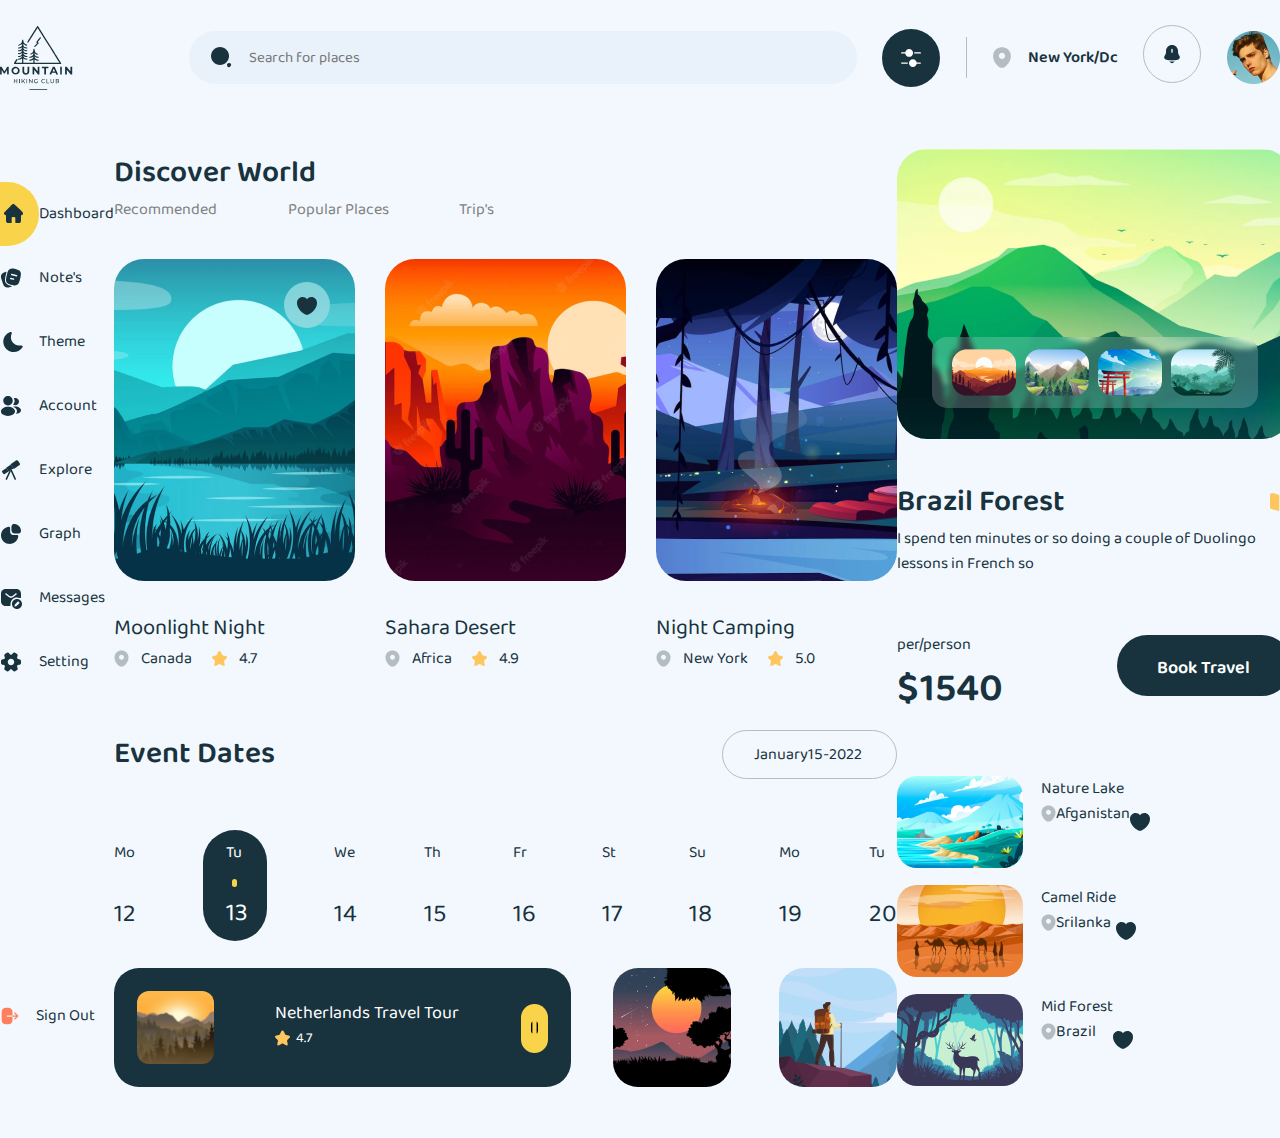
==== commit 403303ca: "commit" ====
--- a/index.html
+++ b/index.html
@@ -97,7 +97,16 @@
 					<a href="!#">Trip's</a>
 				</div>
 				<div class="posters">
+					<!-- <div class="likes">
+						<img src="./img/svg/heart.svg" alt="like" class="like">
+						<img src="./img/svg/heart.svg" alt="like" class="like">
+						<img src="./img/svg/heart.svg" alt="like" class="like">
+					</div> -->
+
 					<div class="moon__night">
+						<div class="likes__mn">
+							<img src="./img/svg/heart.svg" alt="like" class="like">
+						</div>
 						<img src="./img/png/moon_n.png" alt="Moonlight Night" class="mn__img">
 						<div class="poster__title">Moonlight Night</div>
 						<div class="disc__mn">
@@ -144,7 +153,7 @@
 						</div>
 						<div class="tu">
 							<div class="weekday">Tu</div>
-							<!-- <div class="circle"></div> -->
+							<div class="circle"></div>
 							<p class="date">13</p>
 						</div>
 						<div class="we">
--- a/style.css
+++ b/style.css
@@ -195,6 +195,18 @@
 	margin-top: 58px; 
 }
 
+section .likes__mn {
+	width: 46px; 
+	height: 46px; 
+	background: #ffffff60;
+	padding: 15px 13px; 
+	border-radius: 50px; 
+	backdrop-filter: blur(25px);
+	position: absolute;
+	margin-top: 60px; 
+	margin-left: 170px; 
+}
+
 section .title {
 	font-size: 30px; 
 	font-weight: 600;
@@ -324,7 +336,7 @@
 	height: 111px; 
 	border-radius: 32px;
 	background-color: #18333E;
-	padding: 10px 22px;
+	padding: 10px 23px;
 	color: white; 
 	margin-top: -10px; 
 }
@@ -336,6 +348,16 @@
 section .clndr__body p {
 	font-size: 25px; 
 	margin-bottom: 34px;  
+}
+
+section .circle {
+	width: 5px; 
+	height: 8px; 
+	border-radius: 13.5px; 
+	background-color: #F9D44A;
+	margin: 0 auto; 
+	margin-top: -15px; 
+	margin-bottom: 6px; 
 }
 
 section .tours {
@@ -356,6 +378,7 @@
 	border-radius: 13.5px;
 	background-color: #F9D44A;
 	padding: 13px 10px; 
+	cursor: pointer;
 }
 section .spooky_n {
 	margin-right: 45px;
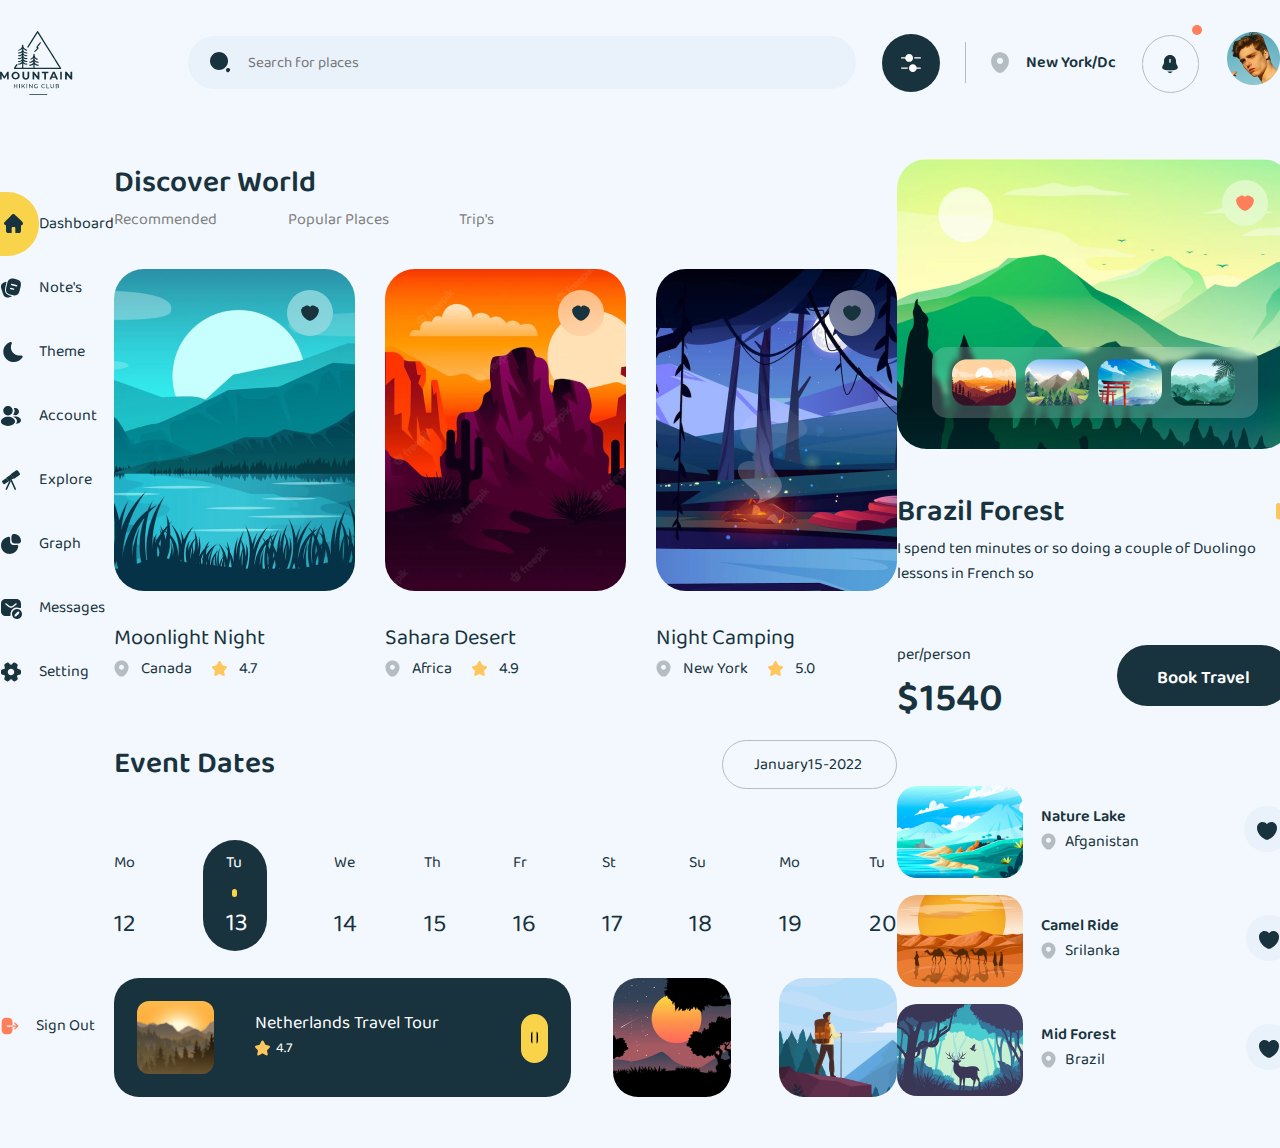
==== commit b430ccbe: "aside" ====
--- a/index.html
+++ b/index.html
@@ -26,10 +26,10 @@
 					<p>New York/Dc</p>
 				</div>
 				<div class="notices">
+					<form class="notice"></form>
 					<img src="./img/svg/notification-bing.svg" alt="Bell" class="bell">
-					<span class="notice"></span>
-				</div>
-				<img src="./img/png/avatar.png" alt="Avatar" class="avatar">
+				</div>
+				<a href="!#"><img src="./img/png/avatar.png" alt="Avatar" class="avatar"></a>
 			</div>
 		</header>
 
@@ -97,17 +97,13 @@
 					<a href="!#">Trip's</a>
 				</div>
 				<div class="posters">
-					<!-- <div class="likes">
-						<img src="./img/svg/heart.svg" alt="like" class="like">
-						<img src="./img/svg/heart.svg" alt="like" class="like">
-						<img src="./img/svg/heart.svg" alt="like" class="like">
-					</div> -->
-
 					<div class="moon__night">
-						<div class="likes__mn">
-							<img src="./img/svg/heart.svg" alt="like" class="like">
-						</div>
-						<img src="./img/png/moon_n.png" alt="Moonlight Night" class="mn__img">
+						<div class="pic__and__like">
+							<img src="./img/png/moon_n.png" alt="Moonlight Night" class="mn__img">
+							<div class="likes__mn">
+								<img src="./img/svg/heart.svg" alt="like" class="like">
+							</div>
+						</div>
 						<div class="poster__title">Moonlight Night</div>
 						<div class="disc__mn">
 							<div class="country__geo"></div>
@@ -118,7 +114,12 @@
 						</div>
 					</div>
 					<div class="sahara__desert">
-						<img src="./img/png/sahara.png" alt="Sahara Desert" class="sd__img">
+						<div class="pic__and__like">
+							<img src="./img/png/sahara.png" alt="Sahara Desert" class="sd__img">
+							<div class="likes__mn">
+								<img src="./img/svg/heart.svg" alt="like" class="like">
+							</div>
+						</div>
 						<div class="poster__title">Sahara Desert</div>
 						<div class="disc__mn">
 							<div class="country__geo"></div>
@@ -129,7 +130,12 @@
 						</div>
 					</div>
 					<div class="night__camping">
-						<img src="./img/png/night.png" alt="Night Camping" class="nc__img">
+						<div class="pic__and__like">
+							<img src="./img/png/night.png" alt="Night Camping" class="nc__img">
+							<div class="likes__mn">
+								<img src="./img/svg/heart.svg" alt="like" class="like">
+							</div>
+						</div>
 						<div class="poster__title">Night Camping</div>
 						<div class="disc__mn">
 							<div class="country__geo"></div>
@@ -210,7 +216,12 @@
 
 			<aside>
 				<div class="slider">
-					<img src="./img/png/brazil_forest.png" alt="Slider" class="bf__img">
+					<div class="pic__and__like">
+						<img src="./img/png/brazil_forest.png" alt="Slider" class="bf__img">
+						<div class="likes__mn">
+							<img src="./img/svg/like__active.svg" alt="like" class="like">
+						</div>
+					</div>
 					<div class="rectangle">
 						<div class="pictures">
 							<img src="./img/png/pic1.png" class="pic1">
@@ -222,7 +233,7 @@
 				</div>
 				<div class="sdr__title">
 					<div class="place">Brazil Forest</div>
-					<img src="./img/svg/book-saved.svg" alt="save">
+					<a href="./"><img src="./img/svg/book-saved.svg" alt="save"></a>
 				</div>
 				<div class="disc__sdr">I spend ten minutes or so doing a couple of Duolingo lessons in French so</div>
 
@@ -231,7 +242,7 @@
 						<div class="people">per/person</div>
 						<div class="dollars">$1540</div>
 					</div>
-					<a href="!#"><div class="btn__travel">Book Travel</div></a>
+					<a href="./html/index.html"><div class="btn__travel">Book Travel</div></a>
 				</div>
 
 				<div class="places">
@@ -246,7 +257,9 @@
 								<div class="country__title">Afganistan</div>
 							</div>
 						</div>
-						<img src="./img/svg/heart.svg" alt="like" class="like">
+						<div class="favorite">
+							<img src="./img/svg/heart.svg" alt="like" class="heart">
+						</div>
 					</div>
 					<div class="camel__ride">
 						<img src="./img/png/camel.png" alt="Camel Ride" class="cr">
@@ -254,10 +267,12 @@
 							<div class="tick__title">Camel Ride</div>
 							<div class="country__tick">
 								<img src="./img/svg/geo.svg" alt="Geo">
-								<div class="country_tick">Srilanka</div>
-							</div>
-						</div>
-						<img src="./img/svg/heart.svg" alt="like" class="like">
+								<div class="country__title">Srilanka</div>
+							</div>
+						</div>
+						<div class="favorite">
+							<img src="./img/svg/heart.svg" alt="like" class="heart">
+						</div>
 					</div>
 					<div class="mid__forest">
 						<img src="./img/png/mid.png" alt="Mid Forest" class="mf">
@@ -265,10 +280,12 @@
 							<div class="tick__title">Mid Forest</div>
 							<div class="country__tick">
 								<img src="./img/svg/geo.svg" alt="Geo">
-								<div class="country_tick">Brazil</div>
-							</div>
-						</div>
-						<img src="./img/svg/heart.svg" alt="like" class="like">
+								<div class="country__title">Brazil</div>
+							</div>
+						</div>
+						<div class="favorite">
+							<img src="./img/svg/heart.svg" alt="like" class="heart">
+						</div>
 					</div>
 				</div>
 
--- a/style.css
+++ b/style.css
@@ -57,6 +57,17 @@
 	margin-left: 90px; 
 }
 
+header .logo {
+	cursor: pointer;
+}
+
+header .notice {
+	background:#FF7F5C; 
+	width: 10px;
+	height: 10px;
+	border-radius: 50px;
+	margin-left: 50px;
+}
 
 header input {
 	background-color: #E9F1FA;
@@ -80,6 +91,7 @@
 	background-color: #18333E;
 	padding: 16.93px; 
 	border-radius: 50%;
+	cursor: pointer;
 }
 
 header .line {
@@ -92,6 +104,7 @@
 	border: 1px solid #B4BCC4;
 	border-radius: 50%; 
 	padding: 16.88px;
+	cursor: pointer;
 }
 
 header .location {
@@ -104,6 +117,7 @@
 
 header .navigator {
 	margin-right: 17.13px;
+	cursor: pointer;
 }
 
 main {
@@ -195,18 +209,28 @@
 	margin-top: 58px; 
 }
 
+
 section .likes__mn {
+	position:relative; 
+}
+
+section .like {
+	position: absolute;
+	top: -330px;
+	left: 173px; 
 	width: 46px; 
 	height: 46px; 
 	background: #ffffff60;
 	padding: 15px 13px; 
 	border-radius: 50px; 
 	backdrop-filter: blur(25px);
-	position: absolute;
-	margin-top: 60px; 
-	margin-left: 170px; 
-}
-
+	cursor: pointer;
+}
+
+section .pic__and__like:hover {
+	transform: scale(1.1); 
+	transition: 0.3s; 
+}
 section .title {
 	font-size: 30px; 
 	font-weight: 600;
@@ -247,8 +271,11 @@
 
 section .mn__img:hover {
 	box-shadow: 0px 0px 50px 0px rgba(31, 188, 196, 0.5);
-	transition: 0.3s; 
-	transform: scale(1.1);
+}
+
+section .pic__and__like:hover {
+	transform: scale(1.1); 
+	transition: 0.3s; 
 }
 
 section .sd__img {
@@ -260,8 +287,6 @@
 
 section .sd__img:hover {
 	box-shadow: 0px 0px 50px 0px rgba(221, 35, 3, 0.5);
-	transition: 0.3s; 
-	transform: scale(1.1);
 }
 
 section .nc__img {
@@ -273,8 +298,6 @@
 
 section .nc__img:hover {
 	box-shadow: 0px 0px 50px 0px rgb(33, 65, 111, 0.5);
-	transition: 0.3s; 
-	transform: scale(1.1);
 }
 
 section .disc__mn {
@@ -413,6 +436,7 @@
 
 section .tours__main {
 	display: block;
+	margin-left: -40px; 
 }
 
 section .eva__tour {
@@ -455,6 +479,10 @@
 	margin-top: 70px; 
 }
 
+aside .sdr__title a {
+	display: flex;
+	transform: scale(0.5); 
+}
 aside .disc__sdr {
 	max-width: 395px;
 	width: 100%;
@@ -606,4 +634,53 @@
 	height: 47px; 
 	transform: scale(1.2);
 	transition: 0.5s; 
+}
+
+aside .likes__mn {
+	position:relative; 
+}
+
+aside .like {
+	position: absolute;
+	top: -277px;
+	left: 325px; 
+	width: 46px; 
+	height: 46px; 
+	background: #ffffff60;
+	padding: 15px 13px; 
+	border-radius: 50px; 	
+	backdrop-filter: blur(25px);
+	cursor: pointer;
+}
+
+aside .pic__and__like:hover {
+	transform: scale(1.1); 
+	transition: 0.3s; 
+}
+
+aside .favorite {
+	width: 46px; 
+	height: 46px;
+	border-radius: 50px; 
+	background-color: #E9F1FA; 
+	padding: 16px 13px;  
+}
+
+aside .favorite{
+	margin-left: 115px; 
+	margin-top: 20px; 
+}
+
+aside .nature__lake .favorite { 
+	margin-left: 105px;  
+}
+
+aside .tick__title {
+	width: 90px; 
+	margin-top: 18px; 
+	font-weight: 600;
+}
+
+aside .country__title {
+	margin-left: 9.48px; 
 }